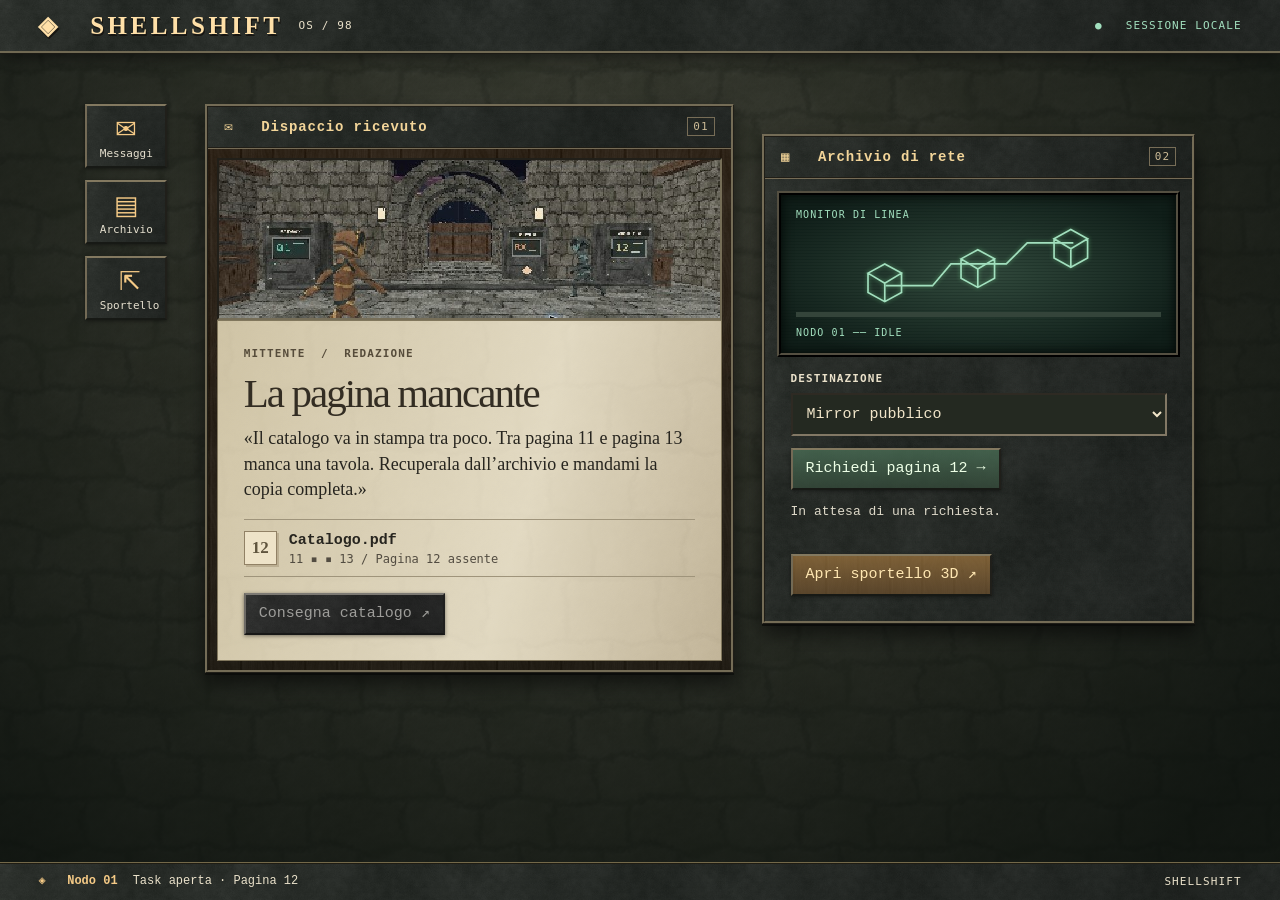
==== index.html @ b0a2036c "Initial commit: Shellshift — Settore Nero" ====
<!doctype html><html lang="it"><meta charset="utf-8"><meta name="viewport" content="width=device-width,initial-scale=1"><title>Shellshift — Nodo 01</title><link rel="stylesheet" href="style.css"><body>
<header><b>◈ &nbsp; SHELLSHIFT</b><span>OS / 98</span><i></i><small>● &nbsp; SESSIONE LOCALE</small></header>
<main id="desk"><aside><button data-focus="mail">✉<small>Messaggi</small></button><button data-focus="archive">▤<small>Archivio</small></button><button class="exit">⇱<small>Sportello</small></button></aside>
<div class="workspace"><section id="mail"><div class="title">✉ &nbsp; Dispaccio ricevuto <span>01</span></div><img class="district" src="assets/courtyard-print.jpg" width="512" height="171" alt="Fotografia del cortile di servizio e del Gateway"><article><label>MITTENTE &nbsp;/&nbsp; REDAZIONE</label><h1>La pagina mancante</h1><p>«Il catalogo va in stampa tra poco. Tra pagina 11 e pagina 13 manca una tavola. Recuperala dall’archivio e mandami la copia completa.»</p><div class="paper"><strong aria-hidden="true">12</strong><div>Catalogo.pdf<small id="pages">11 ▪ ▪ 13 &nbsp; / &nbsp; Pagina 12 assente</small></div></div><button id="deliver" disabled>Consegna catalogo ↗</button></article></section>
<section id="archive"><div class="title">▦ &nbsp; Archivio di rete <span>02</span></div><div class="scope"><small>MONITOR DI LINEA</small><svg viewBox="0 0 320 105" aria-hidden="true"><g fill="none" stroke="currentColor" stroke-width="2"><path d="M49 76h56l22-26h66l25-25h55"/><path d="m28 61 20-11 20 11-20 12z m0 0v23l20 11 20-11V61m-20 12v22 M139 44l20-11 20 11-20 12z m0 0v23l20 11 20-11V44m-20 12v22 M250 20l20-11 20 11-20 12z m0 0v23l20 11 20-11V20m-20 12v22"/></g></svg><progress id="signal" max="100" value="0" aria-label="Trasferimento"></progress><small id="line">NODO 01 &nbsp; ── &nbsp; IDLE</small></div><article><label for="route">DESTINAZIONE</label><select id="route"><option value="mirror">Mirror pubblico</option><option value="internal">Archivio interno</option></select><button id="send">Richiedi pagina 12 →</button><p id="status" role="status">In attesa di una richiesta.</p><button class="exit">Apri sportello 3D ↗</button></article></section></div></main>
<div id="world" hidden><iframe title="Settore Nero · FTEQW" id="sector" allow="fullscreen; autoplay" style="width:100%;height:100%;border:0"></iframe><button id="back">↵ Desktop</button></div><footer><b>◈ &nbsp; Nodo 01</b><span id="task">Task aperta · Pagina 12</span><small>SHELLSHIFT</small></footer>
<script src="sim.js"></script><script src="game.js"></script></body></html>
---- style.css ----
:root{
  color-scheme:dark;
  --ink:#27251f; --paper:#dbd3bd; --warm:#f5ca86; --mint:#a2dfbe;
  --metal:linear-gradient(110deg,#202521b8,#171b19cb),url("assets/iron.jpg");
  --wood:linear-gradient(#15140fa6,#121410cc),url("assets/timber.jpg");
  font:15px/1.45 ui-monospace,"Courier New",monospace;
}
*{box-sizing:border-box}
body{margin:0;background:#141815;color:#eae1ca}
header,footer{display:flex;align-items:center;gap:1rem;padding:0 clamp(14px,3vw,48px);background:var(--metal);border-color:#716850}
header{height:54px;border-bottom:3px ridge #706953;box-shadow:0 4px 14px #0007;position:relative;z-index:1}
header b{font:bold clamp(18px,2vw,25px) Georgia,serif;letter-spacing:.14em;color:#ffe0a8;text-shadow:1px 2px #171511}
header i{flex:1}header small{color:var(--mint)}
header span, header small,footer small,label,.scope,.title span{font:11px/1.4 ui-monospace,monospace;letter-spacing:.1em}
#desk{min-height:calc(100dvh - 92px);padding:clamp(24px,5.5vh,64px) 4vw;display:flex;justify-content:center;align-items:flex-start;gap:clamp(18px,3vw,50px);
  background:radial-gradient(ellipse at 45% 24%,#66645238,#0d120ed9 90%),linear-gradient(#20251ece,#20251ece),url("assets/fieldstone.jpg") center/320px}
aside{display:grid;gap:12px}
button,select{font:inherit}
button{min-height:42px;cursor:pointer;background:var(--metal);color:#ede2c6;padding:8px 13px;border:2px solid;border-color:#837960 #201f1a #171915 #736a55;box-shadow:0 1px 4px #0007;line-height:1.2}
button:enabled:hover{filter:brightness(1.22)}button:enabled:active{transform:translateY(1px);border-style:inset}
button:disabled{color:#9f9e90;filter:saturate(.25);cursor:default}button:focus-visible,select:focus-visible{outline:3px solid #ffd287;outline-offset:3px}
aside button{display:grid;place-items:center;gap:2px;width:82px;height:64px;color:var(--warm);font:26px Georgia,serif}
aside small{font:11px monospace;color:#e5dfce}
.workspace{flex:1;max-width:990px;display:grid;grid-template-columns:1.22fr 1fr;align-items:start;gap:clamp(16px,2.2vw,32px)}
section{min-width:0;position:relative;background:var(--metal);border:3px ridge #746c56;box-shadow:0 10px 18px #0008,0 2px 0 #141612}
.title,.hud{background:var(--metal);color:#f3d599}
.title{padding:10px 16px;border-bottom:2px groove #756b55;display:flex;align-items:center;justify-content:space-between;letter-spacing:.06em;font-weight:bold;font-size:14px}
.title span{padding:1px 5px;border:1px solid #776d57;color:#cab995}
#mail{background:var(--wood);padding:0 9px 9px}
#mail .title{margin:0 -9px}
.district{display:block;width:100%;height:clamp(95px,13vw,162px);object-fit:cover;object-position:center;image-rendering:pixelated;margin-top:9px;border:2px inset #766e58}
article{padding:clamp(17px,2vw,27px)}
#mail article{background:linear-gradient(105deg,#d4c8a9f5,#e6ddc5f5 60%,#c7b99cee),url("assets/flagstone.jpg");color:var(--ink);border:1px solid #81775d}
label{display:block;font-weight:bold}#mail label{color:#564c3b}
h1{font:normal clamp(32px,3.2vw,49px)/1.04 Georgia,serif;letter-spacing:-.047em;margin:10px 0 12px;color:#332d23}
#mail p{font:18px/1.42 Georgia,serif;margin:0}
.paper{display:flex;align-items:center;gap:12px;border-block:1px solid #9f947b;margin:16px 0;padding:10px 0;font-weight:bold}
.paper strong{border:1px solid #918165;background:#eee3c8;color:#60553e;font:bold 17px Georgia,serif;padding:6px 7px;box-shadow:2px 2px #bcaf92}
.paper small{display:block;font:12px monospace;color:#524c41}
#archive{margin-top:30px}#archive article{padding-top:14px}
.scope{margin:12px 12px 0;padding:12px 15px;color:var(--mint);border:4px ridge #544f41;background:repeating-linear-gradient(0deg,#04150f30 0 1px,transparent 1px 3px),radial-gradient(ellipse at center,#31493c,#101e19 83%);box-shadow:inset 0 0 12px #020604}
.scope svg{display:block;width:100%;height:88px;filter:drop-shadow(0 0 2px #8afba673)}
.scope small{font-size:10px}.scope progress{display:block;width:100%;height:5px;margin:2px 0 8px;appearance:none;border:0;color:var(--mint);background:#34443a}
progress::-webkit-progress-bar{background:#34443a}progress::-webkit-progress-value{background:var(--meter,var(--mint))}progress::-moz-progress-bar{background:var(--meter,var(--mint))}
[data-phase=denied]{--meter:#f4ae63}[data-phase=denied] #line{color:#ffd095}
select{width:100%;display:block;margin:7px 0 12px;padding:10px;color:#f1e5c9;background:#242921;border:2px inset #827865}
#send, #deliver:enabled{background:linear-gradient(#42614cee,#304335ed),url("assets/iron.jpg");color:#edffe6}
article .exit,#back{background:linear-gradient(#806338e8,#58452be6),url("assets/timber.jpg");color:#ffe7b2}
#status{min-height:2.9em;font-size:13px;color:#ded9c9}
footer{min-height:38px;border-top:2px ridge #736849;font-size:12px}footer b{color:var(--warm)}footer small{margin-left:auto}
#world{height:calc(100dvh - 92px);position:relative;background:#141713}
canvas{width:100%;height:100%;display:block;image-rendering:pixelated;touch-action:none}
.hud{position:absolute;top:12px;left:12px;width:min(330px,80%);padding:9px 13px;border:2px ridge #807761;box-shadow:0 3px 6px #0008;pointer-events:none}
.hud label{color:#b6d1b7;font-size:10px}.hud h2{font:bold 17px Georgia,serif;margin:3px 0;color:#ffe1a8}.hud p{font:12px/1.4 monospace;margin:0;color:#e8e3d4}
#pad,#back{position:absolute;bottom:max(12px,env(safe-area-inset-bottom))}
#pad{left:12px;display:flex;gap:3px}#pad button{width:44px;min-height:44px;touch-action:none}#back{right:12px}
[hidden]{display:none!important}
@media(max-width:760px){
  #desk{display:block;padding:14px}.workspace{grid-template-columns:1fr;gap:14px}#archive{margin:0}
  aside{display:flex;gap:6px;margin-bottom:12px}aside button{width:auto;flex:1;height:44px;display:flex;justify-content:center;gap:6px;font-size:19px}
  .district{height:105px}header,footer{gap:8px;padding-inline:12px}header small{font-size:9px}footer small{display:none}
  header span{display:none}#pad button{padding:5px}.hud{max-width:75%}
}
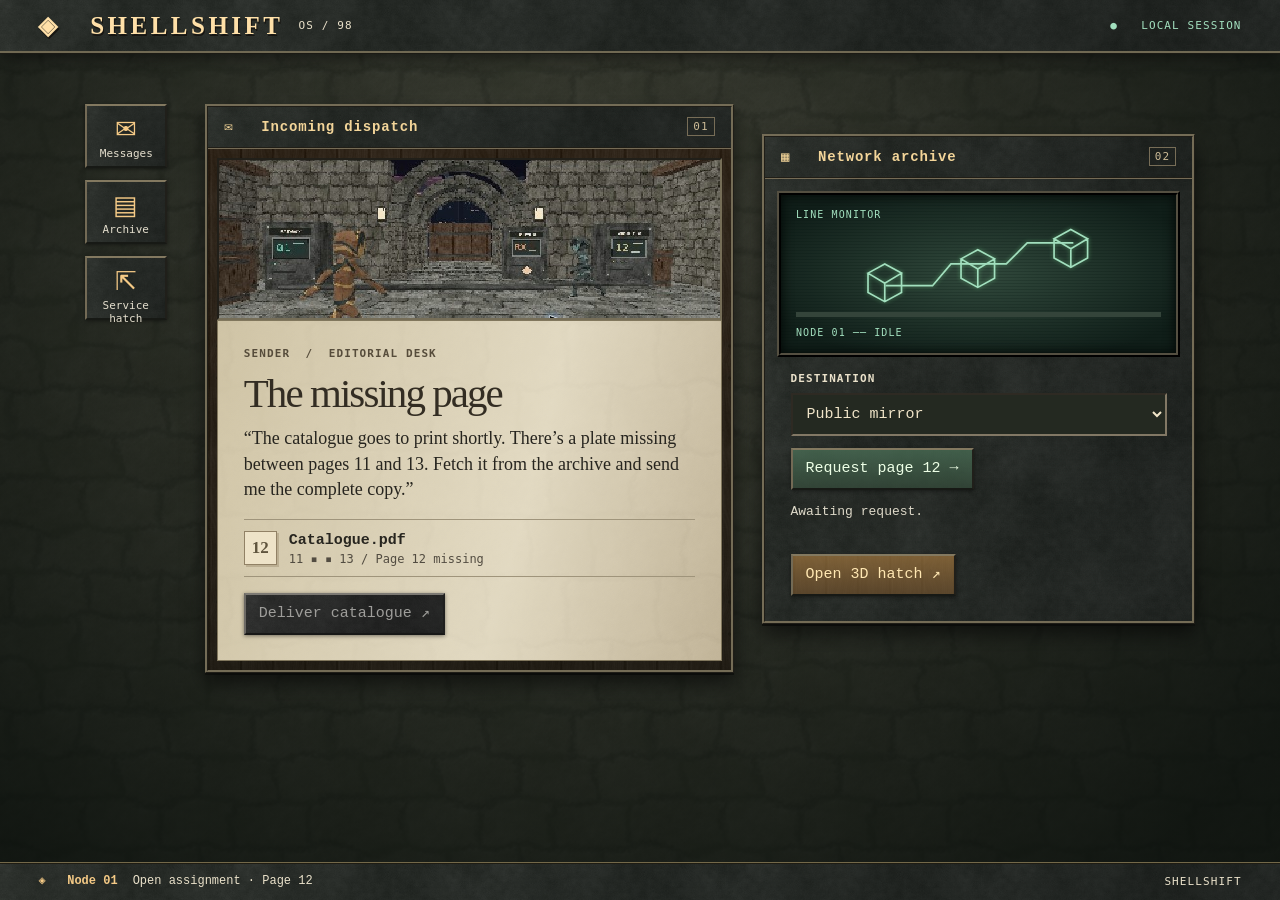
==== commit 90ac9147: "Stage the civic prologue, three human shifts and the filesystem escape Preserve the playable chapter" ====
--- a/index.html
+++ b/index.html
@@ -1,7 +1,7 @@
-<!doctype html><html lang="it"><meta charset="utf-8"><meta name="viewport" content="width=device-width,initial-scale=1"><title>Shellshift — Nodo 01</title><link rel="stylesheet" href="style.css"><body>
-<header><b>◈ &nbsp; SHELLSHIFT</b><span>OS / 98</span><i></i><small>● &nbsp; SESSIONE LOCALE</small></header>
-<main id="desk"><aside><button data-focus="mail">✉<small>Messaggi</small></button><button data-focus="archive">▤<small>Archivio</small></button><button class="exit">⇱<small>Sportello</small></button></aside>
-<div class="workspace"><section id="mail"><div class="title">✉ &nbsp; Dispaccio ricevuto <span>01</span></div><img class="district" src="assets/courtyard-print.jpg" width="512" height="171" alt="Fotografia del cortile di servizio e del Gateway"><article><label>MITTENTE &nbsp;/&nbsp; REDAZIONE</label><h1>La pagina mancante</h1><p>«Il catalogo va in stampa tra poco. Tra pagina 11 e pagina 13 manca una tavola. Recuperala dall’archivio e mandami la copia completa.»</p><div class="paper"><strong aria-hidden="true">12</strong><div>Catalogo.pdf<small id="pages">11 ▪ ▪ 13 &nbsp; / &nbsp; Pagina 12 assente</small></div></div><button id="deliver" disabled>Consegna catalogo ↗</button></article></section>
-<section id="archive"><div class="title">▦ &nbsp; Archivio di rete <span>02</span></div><div class="scope"><small>MONITOR DI LINEA</small><svg viewBox="0 0 320 105" aria-hidden="true"><g fill="none" stroke="currentColor" stroke-width="2"><path d="M49 76h56l22-26h66l25-25h55"/><path d="m28 61 20-11 20 11-20 12z m0 0v23l20 11 20-11V61m-20 12v22 M139 44l20-11 20 11-20 12z m0 0v23l20 11 20-11V44m-20 12v22 M250 20l20-11 20 11-20 12z m0 0v23l20 11 20-11V20m-20 12v22"/></g></svg><progress id="signal" max="100" value="0" aria-label="Trasferimento"></progress><small id="line">NODO 01 &nbsp; ── &nbsp; IDLE</small></div><article><label for="route">DESTINAZIONE</label><select id="route"><option value="mirror">Mirror pubblico</option><option value="internal">Archivio interno</option></select><button id="send">Richiedi pagina 12 →</button><p id="status" role="status">In attesa di una richiesta.</p><button class="exit">Apri sportello 3D ↗</button></article></section></div></main>
-<div id="world" hidden><iframe title="Settore Nero · FTEQW" id="sector" allow="fullscreen; autoplay" style="width:100%;height:100%;border:0"></iframe><button id="back">↵ Desktop</button></div><footer><b>◈ &nbsp; Nodo 01</b><span id="task">Task aperta · Pagina 12</span><small>SHELLSHIFT</small></footer>
+<!doctype html><html lang="en"><meta charset="utf-8"><meta name="viewport" content="width=device-width,initial-scale=1"><title>Shellshift — Node 01</title><link rel="stylesheet" href="style.css"><body>
+<header><b>◈ &nbsp; SHELLSHIFT</b><span>OS / 98</span><i></i><small>● &nbsp; LOCAL SESSION</small></header>
+<main id="desk"><aside><button data-focus="mail">✉<small>Messages</small></button><button data-focus="archive">▤<small>Archive</small></button><button class="exit">⇱<small>Service hatch</small></button></aside>
+<div class="workspace"><section id="mail"><div class="title">✉ &nbsp; Incoming dispatch <span>01</span></div><img class="district" src="assets/courtyard-print.jpg" width="512" height="171" alt="Photograph of the service yard and the Gateway"><article><label>SENDER &nbsp;/&nbsp; EDITORIAL DESK</label><h1>The missing page</h1><p>“The catalogue goes to print shortly. There’s a plate missing between pages 11 and 13. Fetch it from the archive and send me the complete copy.”</p><div class="paper"><strong aria-hidden="true">12</strong><div>Catalogue.pdf<small id="pages">11 ▪ ▪ 13 &nbsp; / &nbsp; Page 12 missing</small></div></div><button id="deliver" disabled>Deliver catalogue ↗</button></article></section>
+<section id="archive"><div class="title">▦ &nbsp; Network archive <span>02</span></div><div class="scope"><small>LINE MONITOR</small><svg viewBox="0 0 320 105" aria-hidden="true"><g fill="none" stroke="currentColor" stroke-width="2"><path d="M49 76h56l22-26h66l25-25h55"/><path d="m28 61 20-11 20 11-20 12z m0 0v23l20 11 20-11V61m-20 12v22 M139 44l20-11 20 11-20 12z m0 0v23l20 11 20-11V44m-20 12v22 M250 20l20-11 20 11-20 12z m0 0v23l20 11 20-11V20m-20 12v22"/></g></svg><progress id="signal" max="100" value="0" aria-label="Transfer"></progress><small id="line">NODE 01 &nbsp; ── &nbsp; IDLE</small></div><article><label for="route">DESTINATION</label><select id="route"><option value="mirror">Public mirror</option><option value="internal">Internal archive</option></select><button id="send">Request page 12 →</button><p id="status" role="status">Awaiting request.</p><button class="exit">Open 3D hatch ↗</button></article></section></div></main>
+<div id="world" hidden><iframe title="Black Sector · FTEQW" id="sector" allow="fullscreen; autoplay" style="width:100%;height:100%;border:0"></iframe><button id="back">↵ Desktop</button></div><footer><b>◈ &nbsp; Node 01</b><span id="task">Open assignment · Page 12</span><small>SHELLSHIFT</small></footer>
 <script src="sim.js"></script><script src="game.js"></script></body></html>
